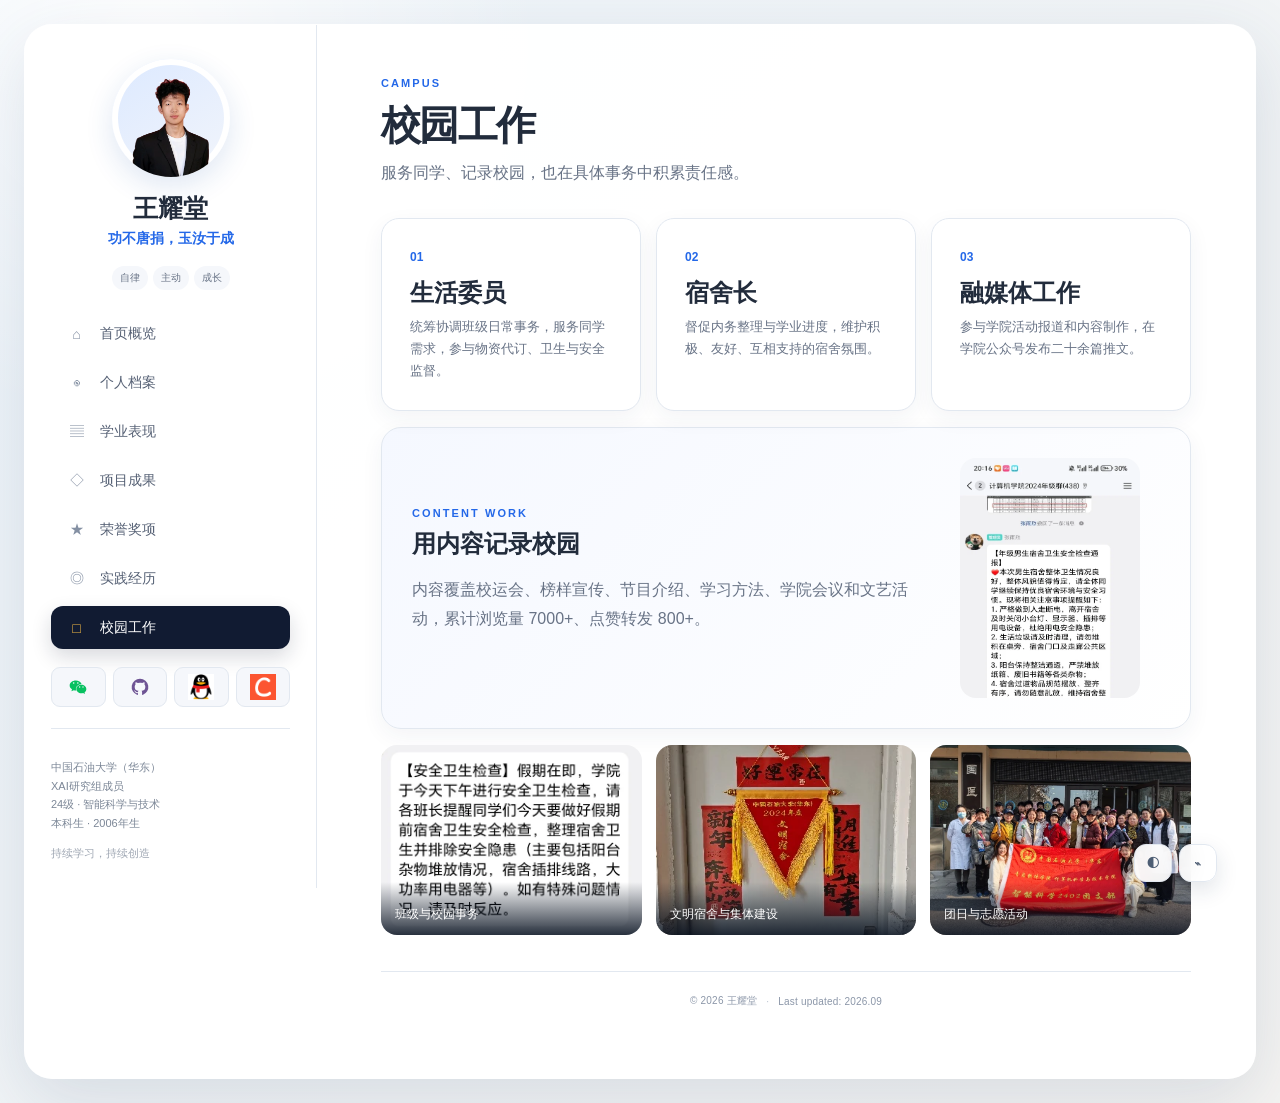
==== campus.html @ be100cdf "Publish personal portfolio" ====
<!doctype html><html lang="zh-CN"><head><meta charset="UTF-8"><meta name="viewport" content="width=device-width,initial-scale=1"><meta name="description" content="王耀堂参与的班级服务、宿舍建设与融媒体校园工作。"><title>校园工作｜王耀堂</title><link rel="stylesheet" href="styles.css"><link rel="stylesheet" href="campus.css"></head><body data-page="campus"><div class="mobile-head"><a href="index.html">王耀堂</a><button id="menuButton">导航</button></div><div class="site-shell"><aside id="sidebar"></aside><main class="page"><header class="page-head"><p class="eyebrow">CAMPUS</p><h1>校园工作</h1><p>服务同学、记录校园，也在具体事务中积累责任感。</p></header><section class="role-grid"><article class="panel"><span class="role-icon">01</span><h2>生活委员</h2><p>统筹协调班级日常事务，服务同学需求，参与物资代订、卫生与安全监督。</p></article><article class="panel"><span class="role-icon">02</span><h2>宿舍长</h2><p>督促内务整理与学业进度，维护积极、友好、互相支持的宿舍氛围。</p></article><article class="panel"><span class="role-icon">03</span><h2>融媒体工作</h2><p>参与学院活动报道和内容制作，在学院公众号发布二十余篇推文。</p></article></section><section class="panel media-summary"><div><p class="eyebrow">CONTENT WORK</p><h2>用内容记录校园</h2><p>内容覆盖校运会、榜样宣传、节目介绍、学习方法、学院会议和文艺活动，累计浏览量 7000+、点赞转发 800+。</p></div><img loading="lazy" decoding="async" class="campus-image" src="assets/media-work.webp" alt="融媒体工作现场"></section><section class="campus-gallery"><figure><img loading="lazy" decoding="async" class="campus-image" src="assets/campus-service.webp" alt="校园服务"><figcaption>班级与校园事务</figcaption></figure><figure><img loading="lazy" decoding="async" class="campus-image" src="assets/dorm-award.webp" alt="宿舍荣誉"><figcaption>文明宿舍与集体建设</figcaption></figure><figure><img loading="lazy" decoding="async" class="campus-image" src="assets/volunteer-group.webp" alt="团日活动"><figcaption>团日与志愿活动</figcaption></figure></section></main></div><script src="script.js"></script></body></html>
---- styles.css ----
.skip-link{position:fixed;z-index:100;top:8px;left:8px;padding:10px 14px;color:#fff;background:var(--navy);border-radius:9px;transform:translateY(-150%);transition:transform .2s}.skip-link:focus{transform:translateY(0)}:root{--blue:#2468e8;--navy:#111b32;--text:#222c3c;--muted:#687386;--soft:#f5f7fb;--line:#e2e8f0;--white:#fff;--gold:#f2b844}*{box-sizing:border-box}html{scroll-behavior:smooth}body{margin:0;color:var(--text);background:radial-gradient(circle at 12% 4%,#fff 0,transparent 25%),linear-gradient(135deg,#edf4fa,#f5f4f2);font-family:"Segoe UI","Microsoft YaHei",sans-serif}a{color:inherit;text-decoration:none}img{display:block;max-width:100%}.mobile-head{display:none}.site-shell{display:grid;grid-template-columns:292px minmax(0,1fr);width:min(1280px,calc(100% - 48px));min-height:calc(100vh - 48px);margin:24px auto;background:rgba(255,255,255,.94);border:1px solid rgba(255,255,255,.8);border-radius:28px;box-shadow:0 22px 70px rgba(45,73,112,.14);overflow:hidden}#sidebar{display:flex;position:sticky;top:0;flex-direction:column;height:calc(100vh - 48px);padding:34px 26px 26px;border-right:1px solid var(--line);background:rgba(255,255,255,.78)}.identity{text-align:center}.avatar{display:grid;width:118px;height:118px;margin:0 auto 15px;place-items:end center;overflow:hidden;border-radius:50%;background:linear-gradient(145deg,#dce9ff,#f2f5fb);box-shadow:inset 0 0 0 6px #fff,0 9px 28px rgba(31,84,173,.14)}.avatar img{width:95%;height:95%;object-fit:contain;object-position:bottom}.identity h2{margin:0 0 5px;font-size:25px}.identity>p{margin:0;color:var(--blue);font-size:14px;font-weight:600}.identity-tags{display:flex;justify-content:center;flex-wrap:wrap;gap:5px;margin:18px 0 22px}.identity-tags span{padding:5px 8px;color:var(--muted);background:var(--soft);border-radius:20px;font-size:10px}.side-nav{display:grid;gap:6px}.side-nav a{display:flex;align-items:center;gap:13px;padding:11px 15px;color:#566175;border-radius:12px;font-size:14px;transition:.2s}.side-nav i{display:grid;width:21px;height:21px;place-items:center;color:#8490a3;font-style:normal}.side-nav a:hover{background:#f2f6fc;color:var(--blue)}.side-nav a.active{color:#fff;background:var(--navy);box-shadow:0 8px 20px rgba(17,27,50,.16)}.side-nav a.active i{color:var(--gold)}.side-foot{margin-top:auto;padding-top:22px;border-top:1px solid var(--line);color:#7c8797;font-size:11px;line-height:1.7}.side-foot span{color:#a0a8b4}.page{min-width:0;padding:48px clamp(34px,5vw,72px) 70px}.panel{background:var(--white);border:1px solid var(--line);border-radius:20px;box-shadow:0 7px 22px rgba(37,62,99,.055)}.eyebrow{margin:0 0 9px;color:var(--blue);font-size:11px;font-weight:800;letter-spacing:.19em}.page-head{margin:4px 0 34px}.page-head h1{margin:0 0 10px;font-size:40px;letter-spacing:-.04em}.page-head>p:last-child{margin:0;color:var(--muted)}.welcome{display:grid;grid-template-columns:1.2fr .8fr;min-height:350px;padding:48px 50px;overflow:hidden;background:linear-gradient(135deg,#fff 15%,#f3f7ff)}.welcome h1{margin:0;font-size:58px;letter-spacing:-.06em}.role{margin:6px 0 21px;color:var(--blue);font-weight:700}.intro{max-width:570px;color:var(--muted);font-size:16px;line-height:1.8}.actions{display:flex;gap:10px;margin-top:26px}.actions a{padding:11px 19px;border-radius:10px;font-size:13px;font-weight:600}.primary{color:#fff;background:var(--blue)}.secondary{border:1px solid var(--line);background:#fff}.welcome-art{position:relative;display:flex;align-items:flex-end;justify-content:center}.welcome-art img{position:relative;z-index:2;height:330px;object-fit:contain;filter:drop-shadow(0 14px 16px rgba(33,64,112,.18))}.art-ring{position:absolute;width:270px;height:270px;bottom:-30px;border-radius:50%;background:linear-gradient(145deg,#dae7ff,#edf4ff);box-shadow:0 0 0 28px rgba(36,104,232,.04)}.metric-row{display:grid;grid-template-columns:repeat(4,1fr);gap:12px;margin:16px 0}.metric-row article{padding:19px 21px;background:#fff;border:1px solid var(--line);border-radius:16px}.metric-row strong{display:block;color:var(--navy);font-size:17px}.metric-row span{display:block;margin-top:5px;color:var(--muted);font-size:11px}.home-grid{display:grid;grid-template-columns:1.25fr .75fr;gap:16px}.updates,.focus,.featured{padding:25px 28px}.section-title{display:flex;align-items:center;justify-content:space-between;margin-bottom:17px;padding-bottom:12px;border-bottom:1px solid var(--line)}.section-title h2{margin:0;font-size:20px}.section-title a,.section-title>span{color:var(--blue);font-size:12px}.update-list{margin:0;padding:0;list-style:none}.update-list li{display:grid;grid-template-columns:82px 1fr;gap:12px;padding:10px 0;border-bottom:1px dashed var(--line);font-size:13px}.update-list li:last-child{border-bottom:0}.update-list time{color:var(--blue);font-weight:700}.focus-item{display:flex;gap:14px;padding:13px 0}.focus-item>span{display:grid;flex:0 0 36px;height:36px;place-items:center;color:var(--blue);background:#eaf1ff;border-radius:10px;font-size:11px;font-weight:800}.focus-item h3{margin:0 0 5px;font-size:15px}.focus-item p{margin:0;color:var(--muted);font-size:12px;line-height:1.6}.featured{margin-top:16px}.featured-grid{display:grid;grid-template-columns:1fr 1fr;gap:14px}.feature-card{display:grid;grid-template-columns:125px 1fr;gap:16px;align-items:center;padding:12px;background:var(--soft);border-radius:15px;transition:.2s}.feature-card:hover{transform:translateY(-2px);box-shadow:0 10px 25px rgba(37,62,99,.1)}.feature-card img{width:125px;height:90px;object-fit:cover;border-radius:10px}.feature-card small,.project-copy small{color:var(--blue);font-size:9px;font-weight:800;letter-spacing:.13em}.feature-card h3{margin:5px 0;font-size:16px}.feature-card p{margin:0;color:var(--muted);font-size:11px}.prose-grid{display:grid;grid-template-columns:1.35fr .65fr;gap:46px;padding:38px}.prose-grid h2,.direction h2{margin-top:0}.prose-grid p{color:var(--muted);line-height:1.9}.prose-grid .lead{color:var(--text);font-size:19px}.quote-card{display:flex;align-items:center;padding:25px;color:#fff;background:linear-gradient(145deg,var(--navy),#244678);border-radius:17px;font:600 18px/1.7 Georgia,"Microsoft YaHei",serif}.three-cards,.role-grid{display:grid;grid-template-columns:repeat(3,1fr);gap:15px;margin:16px 0}.three-cards article,.role-grid article{padding:28px;background:#fff;border:1px solid var(--line);border-radius:18px}.three-cards span,.role-icon{color:var(--blue);font-size:12px;font-weight:800}.three-cards h3,.role-grid h2{margin:12px 0 7px}.three-cards p,.role-grid p{margin:0;color:var(--muted);font-size:13px;line-height:1.7}.direction{padding:28px}.tag-cloud{display:flex;flex-wrap:wrap;gap:10px}.tag-cloud span{padding:10px 14px;color:#345175;background:#f0f5fd;border-radius:9px;font-size:13px}.academic-hero{display:grid;grid-template-columns:repeat(4,1fr);gap:12px;margin-bottom:16px}.academic-hero article{padding:25px 20px;color:#fff;background:linear-gradient(145deg,#1a2845,#183c78);border-radius:17px}.academic-hero strong{display:block;font-size:24px}.academic-hero span{display:block;margin-top:8px;color:#bfcae0;font-size:11px}.page>.panel:not(.welcome):not(.software):not(.media-summary):not(.honor-feature):not(.prose-grid){padding:28px}.score-list{display:grid;grid-template-columns:1fr 1fr;gap:19px 42px}.score-list div{display:grid;grid-template-columns:1fr 32px;gap:8px;position:relative;padding-bottom:10px;font-size:13px}.score-list b{text-align:right}.score-list i{grid-column:1/3;width:var(--score);height:4px;background:linear-gradient(90deg,var(--blue),#79a8ff);border-radius:5px}.method-grid{display:grid;grid-template-columns:1fr 1fr;gap:16px;margin-top:16px}.clean-list{margin:18px 0 0;padding:0;list-style:none}.clean-list li{position:relative;padding:9px 0 9px 19px;color:var(--muted);font-size:13px;border-bottom:1px dashed var(--line)}.clean-list li::before{content:"";position:absolute;left:0;top:15px;width:6px;height:6px;border-radius:50%;background:var(--blue)}.image-card{position:relative;min-height:330px;overflow:hidden;border-radius:20px}.image-card img{width:100%;height:100%;object-fit:cover}.image-card div{position:absolute;inset:auto 0 0;padding:24px;color:#fff;background:linear-gradient(transparent,rgba(10,20,40,.88))}.image-card h3{margin:30px 0 5px}.image-card p{margin:0;font-size:12px}.project-detail{display:grid;grid-template-columns:.72fr 1.28fr;gap:35px;margin-bottom:18px;padding:34px}.project-index{display:block;margin-bottom:35px;color:#c6d7f8;font-size:48px;font-weight:800}.project-copy h2{margin:9px 0 14px;font-size:30px}.project-copy>p{color:var(--muted);font-size:13px;line-height:1.8}.project-gallery{display:grid;grid-template-columns:1fr 1fr;gap:10px;align-content:center}.project-gallery img{width:100%;height:160px;object-fit:cover;border-radius:12px;box-shadow:0 8px 18px rgba(25,53,95,.11)}.project-gallery img:first-child{grid-row:span 2;height:330px}.project-gallery.oj img{height:205px}.project-gallery.oj img:first-child{grid-row:auto;height:205px}.software{display:flex;align-items:center;justify-content:space-between;padding:35px;background:linear-gradient(135deg,#11203d,#1d4a92);color:#fff}.software h2{margin:3px 0 8px}.software p{margin:0;color:#c3cee1}.software>strong{color:var(--gold);font:800 76px/1 Georgia,serif}.honor-feature{display:flex;align-items:center;gap:28px;padding:32px;background:linear-gradient(135deg,#fff9eb,#fff)}.medal{display:grid;flex:0 0 78px;height:78px;place-items:center;color:#fff;background:linear-gradient(145deg,#f3c456,#db8d1e);border-radius:50%;font-size:32px;box-shadow:0 8px 20px rgba(215,145,34,.25)}.honor-feature span{color:#b27a19;font-size:10px;font-weight:800;letter-spacing:.13em}.honor-feature h2{margin:6px 0;font-size:29px}.honor-feature p{margin:0;color:var(--muted)}.honor-grid{display:grid;grid-template-columns:1fr 1fr;gap:14px;margin:16px 0}.honor-grid article{padding:24px;background:#fff;border:1px solid var(--line);border-radius:17px}.honor-grid time{display:block;color:var(--blue);font-size:11px;font-weight:700}.honor-grid b{display:block;margin:8px 0;font-size:17px}.honor-grid p{margin:0;color:var(--muted);font-size:12px}.language{display:flex;align-items:center;justify-content:space-between}.language h2{margin:0 0 6px}.language p{margin:0;color:var(--muted)}.language div:last-child{display:flex;gap:9px}.language span{padding:12px;color:#fff;background:var(--navy);border-radius:9px;font-weight:700}.story-grid{display:grid;gap:16px}.story{display:grid;grid-template-columns:260px 1fr;overflow:hidden}.story img{width:260px;height:235px;object-fit:cover}.story>div{padding:30px}.story span{color:var(--blue);font-size:11px;font-weight:800}.story h2{margin:8px 0 12px}.story p{margin:0;color:var(--muted);line-height:1.85}.role-grid{margin-top:0}.media-summary{display:grid;grid-template-columns:1fr 220px;gap:30px;align-items:center;margin:16px 0;padding:30px;overflow:hidden;background:linear-gradient(135deg,#f5f8ff,#fff)}.media-summary h2{margin:0 0 10px}.media-summary p:last-child{color:var(--muted);line-height:1.8}.media-summary img{width:180px;height:240px;margin:0 auto;object-fit:cover;object-position:top;border-radius:16px}.campus-gallery{display:grid;grid-template-columns:repeat(3,1fr);gap:14px}.campus-gallery figure{position:relative;height:190px;margin:0;overflow:hidden;border-radius:16px}.campus-gallery img{width:100%;height:100%;object-fit:cover}.campus-gallery figcaption{position:absolute;inset:auto 0 0;padding:24px 14px 12px;color:#fff;background:linear-gradient(transparent,rgba(5,15,30,.85));font-size:12px}@media(max-width:1000px){.site-shell{grid-template-columns:240px;width:calc(100% - 28px);margin:14px auto;min-height:calc(100vh - 28px)}#sidebar{height:calc(100vh - 28px);padding:25px 18px}.page{padding:36px 26px 55px}.welcome{padding:37px 34px}.welcome h1{font-size:48px}.home-grid,.project-detail{grid-template-columns:1fr}.project-index{margin-bottom:15px}.project-gallery{margin-top:8px}}@media(max-width:760px){body{padding-top:58px}.mobile-head{display:flex;position:fixed;z-index:30;inset:0 0 auto;align-items:center;justify-content:space-between;height:58px;padding:0 18px;background:rgba(255,255,255,.94);border-bottom:1px solid var(--line);backdrop-filter:blur(12px);font-weight:700}.mobile-head button{padding:7px 12px;border:0;border-radius:8px;background:var(--navy);color:#fff}.site-shell{display:block;width:100%;min-height:0;margin:0;border:0;border-radius:0}.page{padding:28px 18px 50px}#sidebar{display:none;position:fixed;z-index:25;top:58px;left:0;right:0;height:calc(100vh - 58px);padding:22px;background:#fff;overflow:auto}#sidebar.open{display:flex}.avatar{width:85px;height:85px}.identity-tags{margin:12px 0}.side-nav{grid-template-columns:1fr 1fr}.side-foot{margin-top:20px}.welcome{grid-template-columns:1fr;padding:30px}.welcome-art{height:270px;margin-top:15px}.welcome-art img{height:280px}.welcome h1{font-size:45px}.metric-row,.academic-hero{grid-template-columns:1fr 1fr}.home-grid,.featured-grid,.three-cards,.role-grid,.method-grid,.honor-grid,.campus-gallery{grid-template-columns:1fr}.feature-card{grid-template-columns:105px 1fr}.feature-card img{width:105px}.prose-grid{grid-template-columns:1fr;gap:20px;padding:25px}.score-list{grid-template-columns:1fr}.project-gallery img,.project-gallery img:first-child,.project-gallery.oj img,.project-gallery.oj img:first-child{height:145px}.software>strong{font-size:56px}.story{grid-template-columns:1fr}.story img{width:100%;height:250px}.media-summary{grid-template-columns:1fr}.media-summary img{width:100%;height:280px}.language{align-items:flex-start;flex-direction:column;gap:18px}}
---- campus.css ----
.campus-image{cursor:zoom-in}
.image-preview{position:fixed;z-index:50;inset:0;display:flex;align-items:center;justify-content:center;padding:30px;background:rgba(12,22,40,.82);opacity:0;pointer-events:none;transition:opacity .2s}
.image-preview.open{opacity:1;pointer-events:auto}
.image-preview img{max-width:min(94vw,1500px);max-height:90vh;width:auto;height:auto;object-fit:contain;border-radius:10px;box-shadow:0 18px 60px rgba(0,0,0,.32)}
.image-preview button{position:absolute;top:18px;right:24px;width:42px;height:42px;border:0;border-radius:50%;color:#fff;background:rgba(255,255,255,.16);font-size:30px;line-height:1;cursor:pointer}
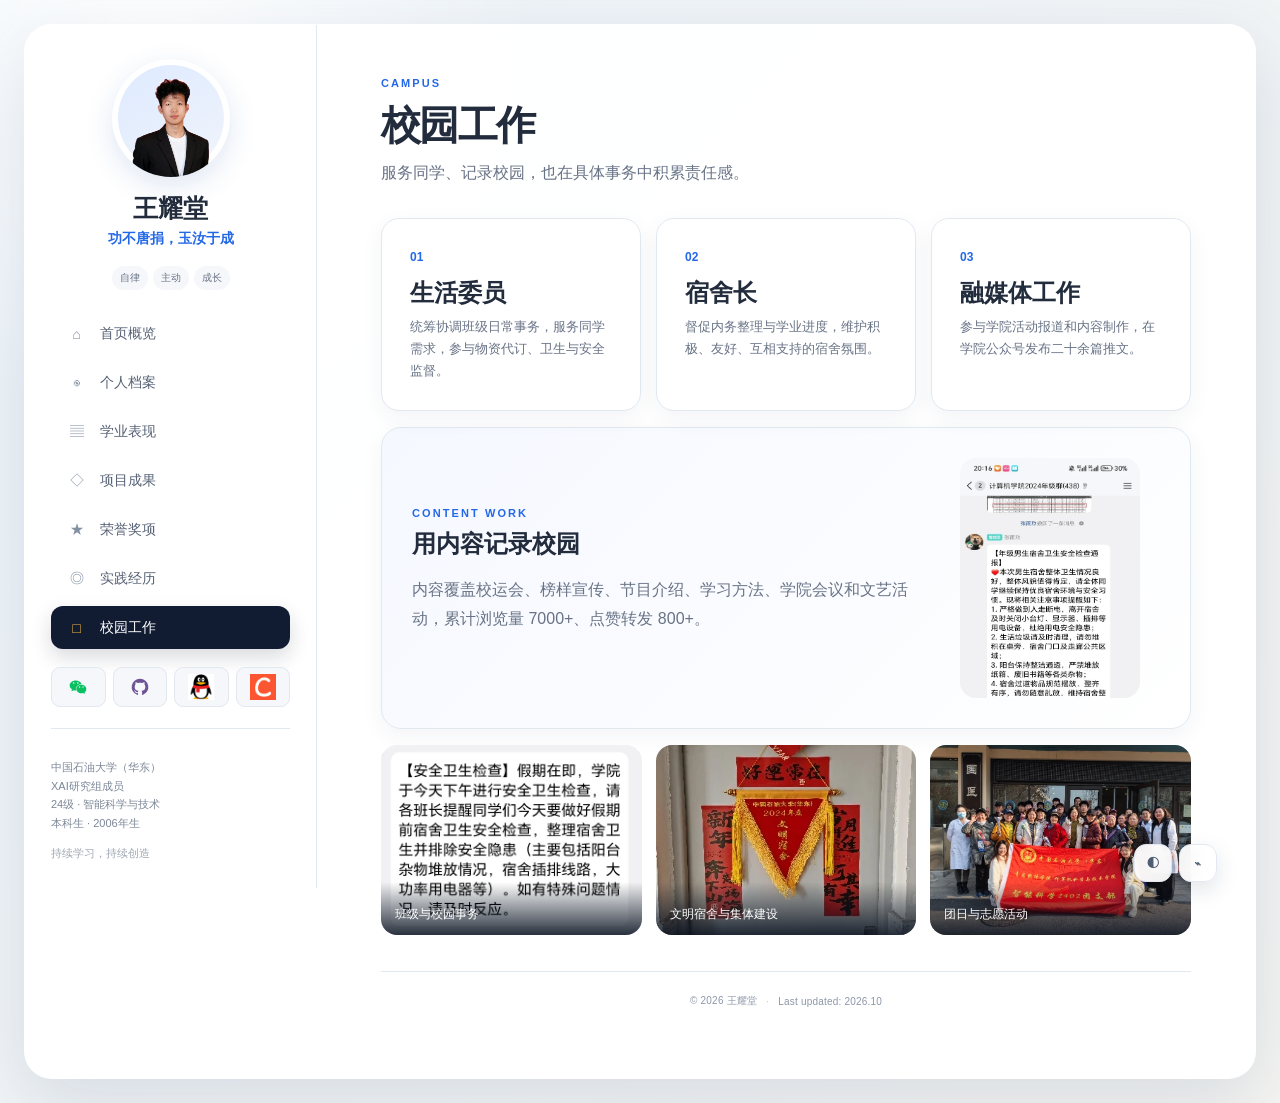
==== commit b71610ae: "Add SEO metadata and favicon, fix dark mode, polish content - Fix dark-mode contrast site-wide via C" ====
--- a/campus.html
+++ b/campus.html
@@ -1 +1 @@
-<!doctype html><html lang="zh-CN"><head><meta charset="UTF-8"><meta name="viewport" content="width=device-width,initial-scale=1"><meta name="description" content="王耀堂参与的班级服务、宿舍建设与融媒体校园工作。"><title>校园工作｜王耀堂</title><link rel="stylesheet" href="styles.css"><link rel="stylesheet" href="campus.css"></head><body data-page="campus"><div class="mobile-head"><a href="index.html">王耀堂</a><button id="menuButton">导航</button></div><div class="site-shell"><aside id="sidebar"></aside><main class="page"><header class="page-head"><p class="eyebrow">CAMPUS</p><h1>校园工作</h1><p>服务同学、记录校园，也在具体事务中积累责任感。</p></header><section class="role-grid"><article class="panel"><span class="role-icon">01</span><h2>生活委员</h2><p>统筹协调班级日常事务，服务同学需求，参与物资代订、卫生与安全监督。</p></article><article class="panel"><span class="role-icon">02</span><h2>宿舍长</h2><p>督促内务整理与学业进度，维护积极、友好、互相支持的宿舍氛围。</p></article><article class="panel"><span class="role-icon">03</span><h2>融媒体工作</h2><p>参与学院活动报道和内容制作，在学院公众号发布二十余篇推文。</p></article></section><section class="panel media-summary"><div><p class="eyebrow">CONTENT WORK</p><h2>用内容记录校园</h2><p>内容覆盖校运会、榜样宣传、节目介绍、学习方法、学院会议和文艺活动，累计浏览量 7000+、点赞转发 800+。</p></div><img loading="lazy" decoding="async" class="campus-image" src="assets/media-work.webp" alt="融媒体工作现场"></section><section class="campus-gallery"><figure><img loading="lazy" decoding="async" class="campus-image" src="assets/campus-service.webp" alt="校园服务"><figcaption>班级与校园事务</figcaption></figure><figure><img loading="lazy" decoding="async" class="campus-image" src="assets/dorm-award.webp" alt="宿舍荣誉"><figcaption>文明宿舍与集体建设</figcaption></figure><figure><img loading="lazy" decoding="async" class="campus-image" src="assets/volunteer-group.webp" alt="团日活动"><figcaption>团日与志愿活动</figcaption></figure></section></main></div><script src="script.js"></script></body></html>
+<!doctype html><html lang="zh-CN"><head><meta charset="UTF-8"><meta name="viewport" content="width=device-width,initial-scale=1"><meta name="description" content="王耀堂参与的班级服务、宿舍建设与融媒体校园工作。"><link rel="canonical" href="https://xiao1783.github.io/campus.html"><link rel="icon" href="assets/favicon.svg" type="image/svg+xml"><link rel="icon" href="favicon.ico" sizes="any"><link rel="apple-touch-icon" href="assets/apple-touch-icon.png"><meta property="og:type" content="website"><meta property="og:site_name" content="王耀堂的个人主页"><meta property="og:title" content="校园工作｜王耀堂"><meta property="og:description" content="王耀堂参与的班级服务、宿舍建设与融媒体校园工作。"><meta property="og:url" content="https://xiao1783.github.io/campus.html"><meta property="og:image" content="https://xiao1783.github.io/assets/og-cover.png"><meta property="og:locale" content="zh_CN"><meta name="twitter:card" content="summary_large_image"><title>校园工作｜王耀堂</title><link rel="stylesheet" href="styles.css"><link rel="stylesheet" href="campus.css"></head><body data-page="campus"><div class="mobile-head"><a href="index.html">王耀堂</a><button id="menuButton">导航</button></div><div class="site-shell"><aside id="sidebar"></aside><main class="page"><header class="page-head"><p class="eyebrow">CAMPUS</p><h1>校园工作</h1><p>服务同学、记录校园，也在具体事务中积累责任感。</p></header><section class="role-grid"><article class="panel"><span class="role-icon">01</span><h2>生活委员</h2><p>统筹协调班级日常事务，服务同学需求，参与物资代订、卫生与安全监督。</p></article><article class="panel"><span class="role-icon">02</span><h2>宿舍长</h2><p>督促内务整理与学业进度，维护积极、友好、互相支持的宿舍氛围。</p></article><article class="panel"><span class="role-icon">03</span><h2>融媒体工作</h2><p>参与学院活动报道和内容制作，在学院公众号发布二十余篇推文。</p></article></section><section class="panel media-summary"><div><p class="eyebrow">CONTENT WORK</p><h2>用内容记录校园</h2><p>内容覆盖校运会、榜样宣传、节目介绍、学习方法、学院会议和文艺活动，累计浏览量 7000+、点赞转发 800+。</p></div><img loading="lazy" decoding="async" class="campus-image" src="assets/media-work.webp" alt="融媒体工作现场"></section><section class="campus-gallery"><figure><img loading="lazy" decoding="async" class="campus-image" src="assets/campus-service.webp" alt="校园服务"><figcaption>班级与校园事务</figcaption></figure><figure><img loading="lazy" decoding="async" class="campus-image" src="assets/dorm-award.webp" alt="宿舍荣誉"><figcaption>文明宿舍与集体建设</figcaption></figure><figure><img loading="lazy" decoding="async" class="campus-image" src="assets/volunteer-group.webp" alt="团日活动"><figcaption>团日与志愿活动</figcaption></figure></section></main></div><script src="script.js"></script></body></html>
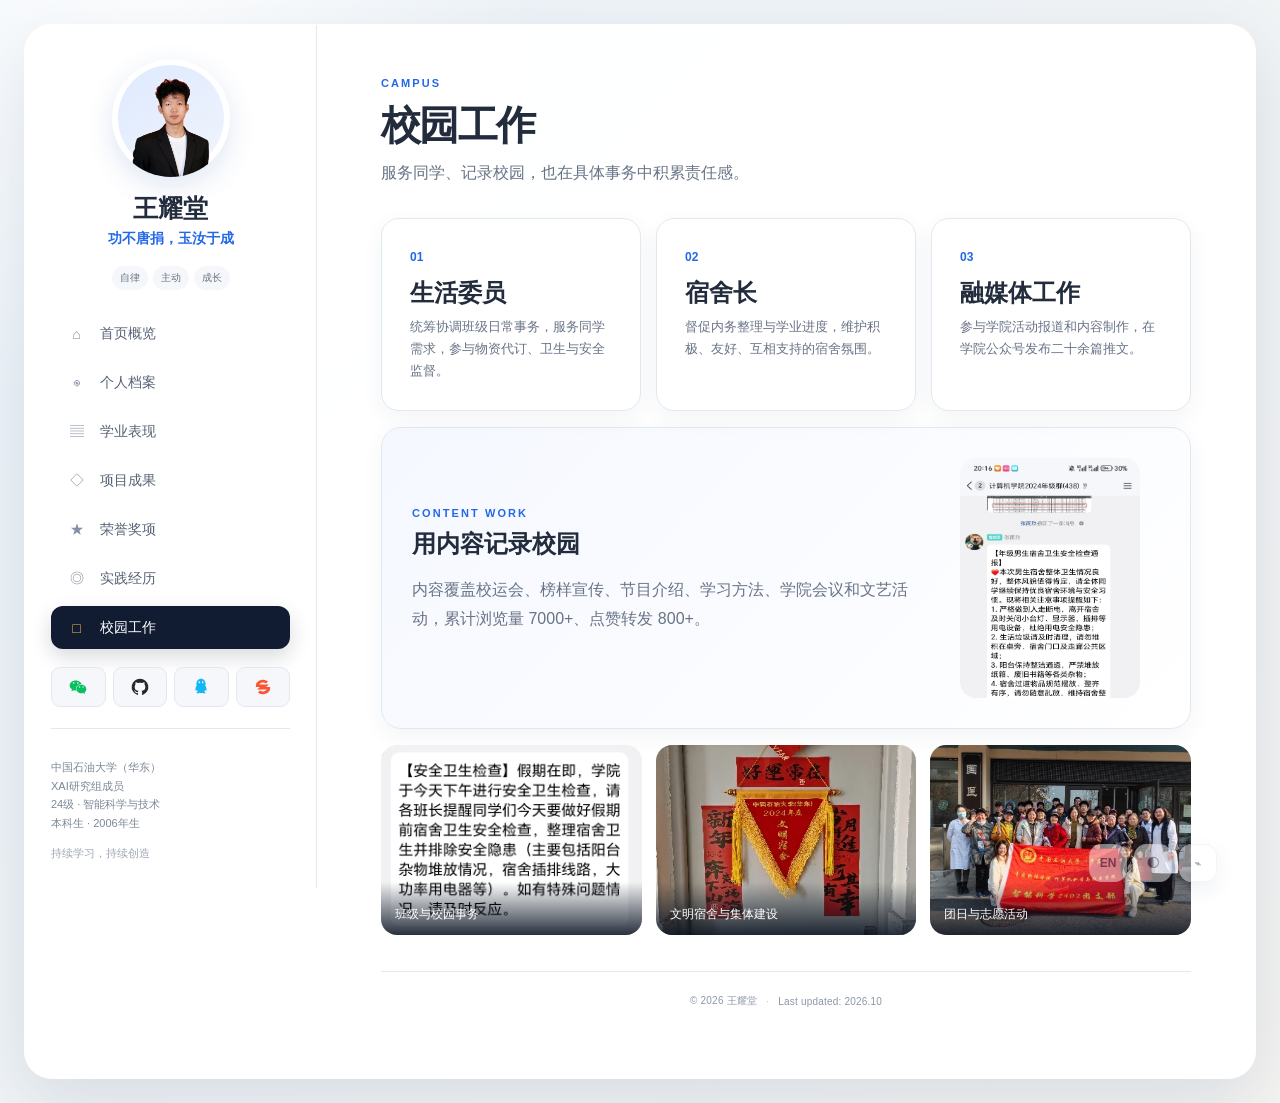
==== commit 6381b0c9: "Compress images, add intrinsic sizes, adapt favicon to dark mode - Recompress 14 large webp assets (" ====
--- a/campus.html
+++ b/campus.html
@@ -1 +1 @@
-<!doctype html><html lang="zh-CN"><head><meta charset="UTF-8"><meta name="viewport" content="width=device-width,initial-scale=1"><meta name="description" content="王耀堂参与的班级服务、宿舍建设与融媒体校园工作。"><link rel="canonical" href="https://xiao1783.github.io/campus.html"><link rel="icon" href="assets/favicon.svg" type="image/svg+xml"><link rel="icon" href="favicon.ico" sizes="any"><link rel="apple-touch-icon" href="assets/apple-touch-icon.png"><meta property="og:type" content="website"><meta property="og:site_name" content="王耀堂的个人主页"><meta property="og:title" content="校园工作｜王耀堂"><meta property="og:description" content="王耀堂参与的班级服务、宿舍建设与融媒体校园工作。"><meta property="og:url" content="https://xiao1783.github.io/campus.html"><meta property="og:image" content="https://xiao1783.github.io/assets/og-cover.png"><meta property="og:locale" content="zh_CN"><meta name="twitter:card" content="summary_large_image"><title>校园工作｜王耀堂</title><link rel="stylesheet" href="styles.css"><link rel="stylesheet" href="campus.css"></head><body data-page="campus"><div class="mobile-head"><a href="index.html">王耀堂</a><button id="menuButton">导航</button></div><div class="site-shell"><aside id="sidebar"></aside><main class="page"><header class="page-head"><p class="eyebrow">CAMPUS</p><h1>校园工作</h1><p>服务同学、记录校园，也在具体事务中积累责任感。</p></header><section class="role-grid"><article class="panel"><span class="role-icon">01</span><h2>生活委员</h2><p>统筹协调班级日常事务，服务同学需求，参与物资代订、卫生与安全监督。</p></article><article class="panel"><span class="role-icon">02</span><h2>宿舍长</h2><p>督促内务整理与学业进度，维护积极、友好、互相支持的宿舍氛围。</p></article><article class="panel"><span class="role-icon">03</span><h2>融媒体工作</h2><p>参与学院活动报道和内容制作，在学院公众号发布二十余篇推文。</p></article></section><section class="panel media-summary"><div><p class="eyebrow">CONTENT WORK</p><h2>用内容记录校园</h2><p>内容覆盖校运会、榜样宣传、节目介绍、学习方法、学院会议和文艺活动，累计浏览量 7000+、点赞转发 800+。</p></div><img loading="lazy" decoding="async" class="campus-image" src="assets/media-work.webp" alt="融媒体工作现场"></section><section class="campus-gallery"><figure><img loading="lazy" decoding="async" class="campus-image" src="assets/campus-service.webp" alt="校园服务"><figcaption>班级与校园事务</figcaption></figure><figure><img loading="lazy" decoding="async" class="campus-image" src="assets/dorm-award.webp" alt="宿舍荣誉"><figcaption>文明宿舍与集体建设</figcaption></figure><figure><img loading="lazy" decoding="async" class="campus-image" src="assets/volunteer-group.webp" alt="团日活动"><figcaption>团日与志愿活动</figcaption></figure></section></main></div><script src="script.js"></script></body></html>
+<!doctype html><html lang="zh-CN"><head><meta charset="UTF-8"><meta name="viewport" content="width=device-width,initial-scale=1"><meta name="description" content="王耀堂参与的班级服务、宿舍建设与融媒体校园工作。"><link rel="canonical" href="https://xiao1783.github.io/campus.html"><link rel="icon" href="assets/favicon.svg" type="image/svg+xml"><link rel="icon" href="favicon.ico" sizes="any"><link rel="apple-touch-icon" href="assets/apple-touch-icon.png"><meta property="og:type" content="website"><meta property="og:site_name" content="王耀堂的个人主页"><meta property="og:title" content="校园工作｜王耀堂"><meta property="og:description" content="王耀堂参与的班级服务、宿舍建设与融媒体校园工作。"><meta property="og:url" content="https://xiao1783.github.io/campus.html"><meta property="og:image" content="https://xiao1783.github.io/assets/og-cover.png"><meta property="og:locale" content="zh_CN"><meta name="twitter:card" content="summary_large_image"><title>校园工作｜王耀堂</title><link rel="stylesheet" href="styles.css"><link rel="stylesheet" href="campus.css"></head><body data-page="campus"><div class="mobile-head"><a href="index.html">王耀堂</a><button id="menuButton">导航</button></div><div class="site-shell"><aside id="sidebar"></aside><main class="page"><header class="page-head"><p class="eyebrow">CAMPUS</p><h1>校园工作</h1><p>服务同学、记录校园，也在具体事务中积累责任感。</p></header><section class="role-grid"><article class="panel"><span class="role-icon">01</span><h2>生活委员</h2><p>统筹协调班级日常事务，服务同学需求，参与物资代订、卫生与安全监督。</p></article><article class="panel"><span class="role-icon">02</span><h2>宿舍长</h2><p>督促内务整理与学业进度，维护积极、友好、互相支持的宿舍氛围。</p></article><article class="panel"><span class="role-icon">03</span><h2>融媒体工作</h2><p>参与学院活动报道和内容制作，在学院公众号发布二十余篇推文。</p></article></section><section class="panel media-summary"><div><p class="eyebrow">CONTENT WORK</p><h2>用内容记录校园</h2><p>内容覆盖校运会、榜样宣传、节目介绍、学习方法、学院会议和文艺活动，累计浏览量 7000+、点赞转发 800+。</p></div><img width="509" height="1022" loading="lazy" decoding="async" class="campus-image" src="assets/media-work.webp" alt="融媒体工作现场"></section><section class="campus-gallery"><figure><img width="544" height="392" loading="lazy" decoding="async" class="campus-image" src="assets/campus-service.webp" alt="校园服务"><figcaption>班级与校园事务</figcaption></figure><figure><img width="351" height="392" loading="lazy" decoding="async" class="campus-image" src="assets/dorm-award.webp" alt="宿舍荣誉"><figcaption>文明宿舍与集体建设</figcaption></figure><figure><img width="843" height="630" loading="lazy" decoding="async" class="campus-image" src="assets/volunteer-group.webp" alt="团日活动"><figcaption>团日与志愿活动</figcaption></figure></section></main></div><script src="script.js"></script></body></html>
